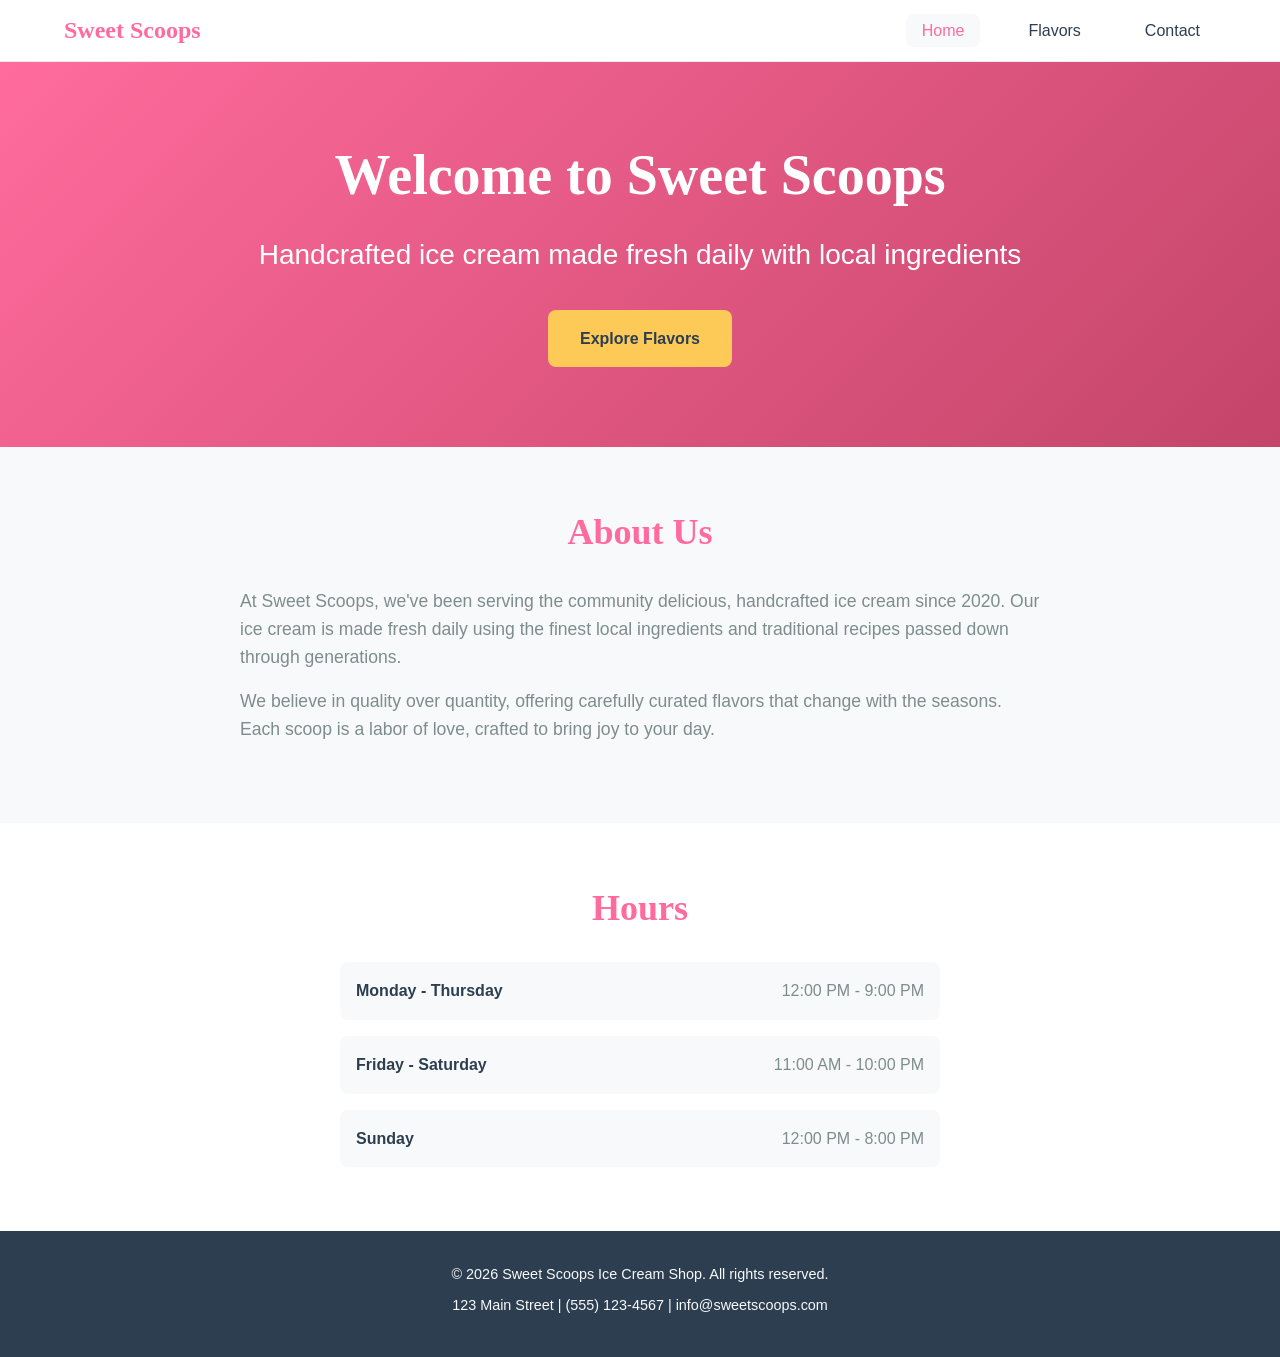
==== index.html @ b5bbf405 "feat: Project Foundation and Basic Structure Setup Set up the foundational project structure with es" ====
<!DOCTYPE html>
<html lang="en">
<head>
    <meta charset="UTF-8">
    <meta name="viewport" content="width=device-width, initial-scale=1.0">
    <meta name="description" content="Welcome to our ice cream shop! Discover our delicious homemade ice cream flavors, learn about our story, and find our location and hours.">
    <meta name="keywords" content="ice cream, gelato, dessert, local ice cream shop">
    <title>Home - Ice Cream Shop</title>
    <link rel="stylesheet" href="styles.css">
</head>
<body>
    <header>
        <nav>
            <div class="logo">
                <h1>Sweet Scoops</h1>
            </div>
            <ul class="nav-menu">
                <li><a href="index.html" class="active">Home</a></li>
                <li><a href="flavors.html">Flavors</a></li>
                <li><a href="contact.html">Contact</a></li>
            </ul>
        </nav>
    </header>

    <main>
        <section class="hero">
            <div class="hero-content">
                <h2>Welcome to Sweet Scoops</h2>
                <p>Handcrafted ice cream made fresh daily with local ingredients</p>
                <a href="flavors.html" class="cta-button">Explore Flavors</a>
            </div>
        </section>

        <section id="about" class="about">
            <div class="container">
                <h2>About Us</h2>
                <p>At Sweet Scoops, we've been serving the community delicious, handcrafted ice cream since 2020. Our ice cream is made fresh daily using the finest local ingredients and traditional recipes passed down through generations.</p>
                <p>We believe in quality over quantity, offering carefully curated flavors that change with the seasons. Each scoop is a labor of love, crafted to bring joy to your day.</p>
            </div>
        </section>

        <section id="hours" class="hours">
            <div class="container">
                <h2>Hours</h2>
                <div class="hours-info">
                    <div class="hours-day">
                        <span class="day">Monday - Thursday</span>
                        <span class="time">12:00 PM - 9:00 PM</span>
                    </div>
                    <div class="hours-day">
                        <span class="day">Friday - Saturday</span>
                        <span class="time">11:00 AM - 10:00 PM</span>
                    </div>
                    <div class="hours-day">
                        <span class="day">Sunday</span>
                        <span class="time">12:00 PM - 8:00 PM</span>
                    </div>
                </div>
            </div>
        </section>
    </main>

    <footer>
        <div class="container">
            <p>&copy; 2026 Sweet Scoops Ice Cream Shop. All rights reserved.</p>
            <p>123 Main Street | (555) 123-4567 | info@sweetscoops.com</p>
        </div>
    </footer>
</body>
</html>
---- styles.css ----
/* CSS Reset */
*,
*::before,
*::after {
    margin: 0;
    padding: 0;
    box-sizing: border-box;
}

/* CSS Custom Properties */
:root {
    --primary-color: #ff6b9d;
    --secondary-color: #c44569;
    --accent-color: #feca57;
    --text-color: #2c3e50;
    --text-light: #7f8c8d;
    --bg-color: #ffffff;
    --bg-light: #f8f9fa;
    --border-color: #e9ecef;

    --font-primary: -apple-system, BlinkMacSystemFont, 'Segoe UI', Roboto, 'Helvetica Neue', Arial, sans-serif;
    --font-heading: 'Georgia', serif;

    --spacing-xs: 0.5rem;
    --spacing-sm: 1rem;
    --spacing-md: 1.5rem;
    --spacing-lg: 2rem;
    --spacing-xl: 3rem;

    --border-radius: 8px;
    --transition: all 0.3s ease;
}

/* Base Styles */
html {
    font-size: 16px;
    scroll-behavior: smooth;
}

body {
    font-family: var(--font-primary);
    color: var(--text-color);
    background-color: var(--bg-color);
    line-height: 1.6;
}

/* Typography */
h1,
h2,
h3,
h4,
h5,
h6 {
    font-family: var(--font-heading);
    line-height: 1.2;
    margin-bottom: var(--spacing-sm);
}

h1 {
    font-size: 2rem;
}

h2 {
    font-size: 1.75rem;
}

p {
    margin-bottom: var(--spacing-sm);
}

a {
    color: var(--primary-color);
    text-decoration: none;
    transition: var(--transition);
}

a:hover {
    color: var(--secondary-color);
}

/* Container */
.container {
    width: 100%;
    max-width: 1200px;
    margin: 0 auto;
    padding: 0 var(--spacing-md);
}

/* Header */
header {
    background-color: var(--bg-color);
    border-bottom: 1px solid var(--border-color);
    position: sticky;
    top: 0;
    z-index: 100;
}

nav {
    display: flex;
    justify-content: space-between;
    align-items: center;
    padding: var(--spacing-sm) var(--spacing-md);
    max-width: 1200px;
    margin: 0 auto;
}

.logo h1 {
    color: var(--primary-color);
    font-size: 1.5rem;
    margin: 0;
}

.nav-menu {
    display: flex;
    list-style: none;
    gap: var(--spacing-md);
}

.nav-menu a {
    color: var(--text-color);
    font-weight: 500;
    padding: var(--spacing-xs) var(--spacing-sm);
    border-radius: var(--border-radius);
}

.nav-menu a:hover,
.nav-menu a.active {
    background-color: var(--bg-light);
    color: var(--primary-color);
}

/* Hero Section */
.hero {
    background: linear-gradient(135deg, var(--primary-color), var(--secondary-color));
    color: white;
    padding: var(--spacing-xl) var(--spacing-md);
    text-align: center;
}

.hero-content {
    max-width: 800px;
    margin: 0 auto;
}

.hero h2 {
    font-size: 2.5rem;
    margin-bottom: var(--spacing-md);
    color: white;
}

.hero p {
    font-size: 1.25rem;
    margin-bottom: var(--spacing-lg);
}

.cta-button {
    display: inline-block;
    background-color: var(--accent-color);
    color: var(--text-color);
    padding: var(--spacing-sm) var(--spacing-lg);
    border-radius: var(--border-radius);
    font-weight: 600;
    transition: var(--transition);
}

.cta-button:hover {
    background-color: #ffd32a;
    transform: translateY(-2px);
    box-shadow: 0 4px 8px rgba(0, 0, 0, 0.2);
}

/* Main Sections */
main {
    min-height: calc(100vh - 200px);
}

section {
    padding: var(--spacing-xl) var(--spacing-md);
}

.about {
    background-color: var(--bg-light);
}

.about h2 {
    color: var(--primary-color);
    text-align: center;
    margin-bottom: var(--spacing-lg);
}

.about p {
    max-width: 800px;
    margin-left: auto;
    margin-right: auto;
    font-size: 1.1rem;
    color: var(--text-light);
}

/* Hours Section */
.hours {
    background-color: var(--bg-color);
}

.hours h2 {
    color: var(--primary-color);
    text-align: center;
    margin-bottom: var(--spacing-lg);
}

.hours-info {
    max-width: 600px;
    margin: 0 auto;
    display: flex;
    flex-direction: column;
    gap: var(--spacing-sm);
}

.hours-day {
    display: flex;
    justify-content: space-between;
    padding: var(--spacing-sm);
    background-color: var(--bg-light);
    border-radius: var(--border-radius);
}

.hours-day .day {
    font-weight: 600;
    color: var(--text-color);
}

.hours-day .time {
    color: var(--text-light);
}

/* Footer */
footer {
    background-color: var(--text-color);
    color: var(--bg-light);
    text-align: center;
    padding: var(--spacing-lg) var(--spacing-md);
}

footer p {
    margin-bottom: var(--spacing-xs);
    font-size: 0.9rem;
}

/* Tablet - 768px and up */
@media (min-width: 768px) {
    h1 {
        font-size: 2.5rem;
    }

    h2 {
        font-size: 2rem;
    }

    .hero h2 {
        font-size: 3rem;
    }

    .hero p {
        font-size: 1.5rem;
    }

    section {
        padding: var(--spacing-xl) var(--spacing-lg);
    }
}

/* Desktop - 1024px and up */
@media (min-width: 1024px) {
    h1 {
        font-size: 3rem;
    }

    h2 {
        font-size: 2.25rem;
    }

    .hero {
        padding: 5rem var(--spacing-lg);
    }

    .hero h2 {
        font-size: 3.5rem;
    }

    .hero p {
        font-size: 1.75rem;
    }

    section {
        padding: 4rem var(--spacing-lg);
    }

    .nav-menu {
        gap: var(--spacing-lg);
    }
}
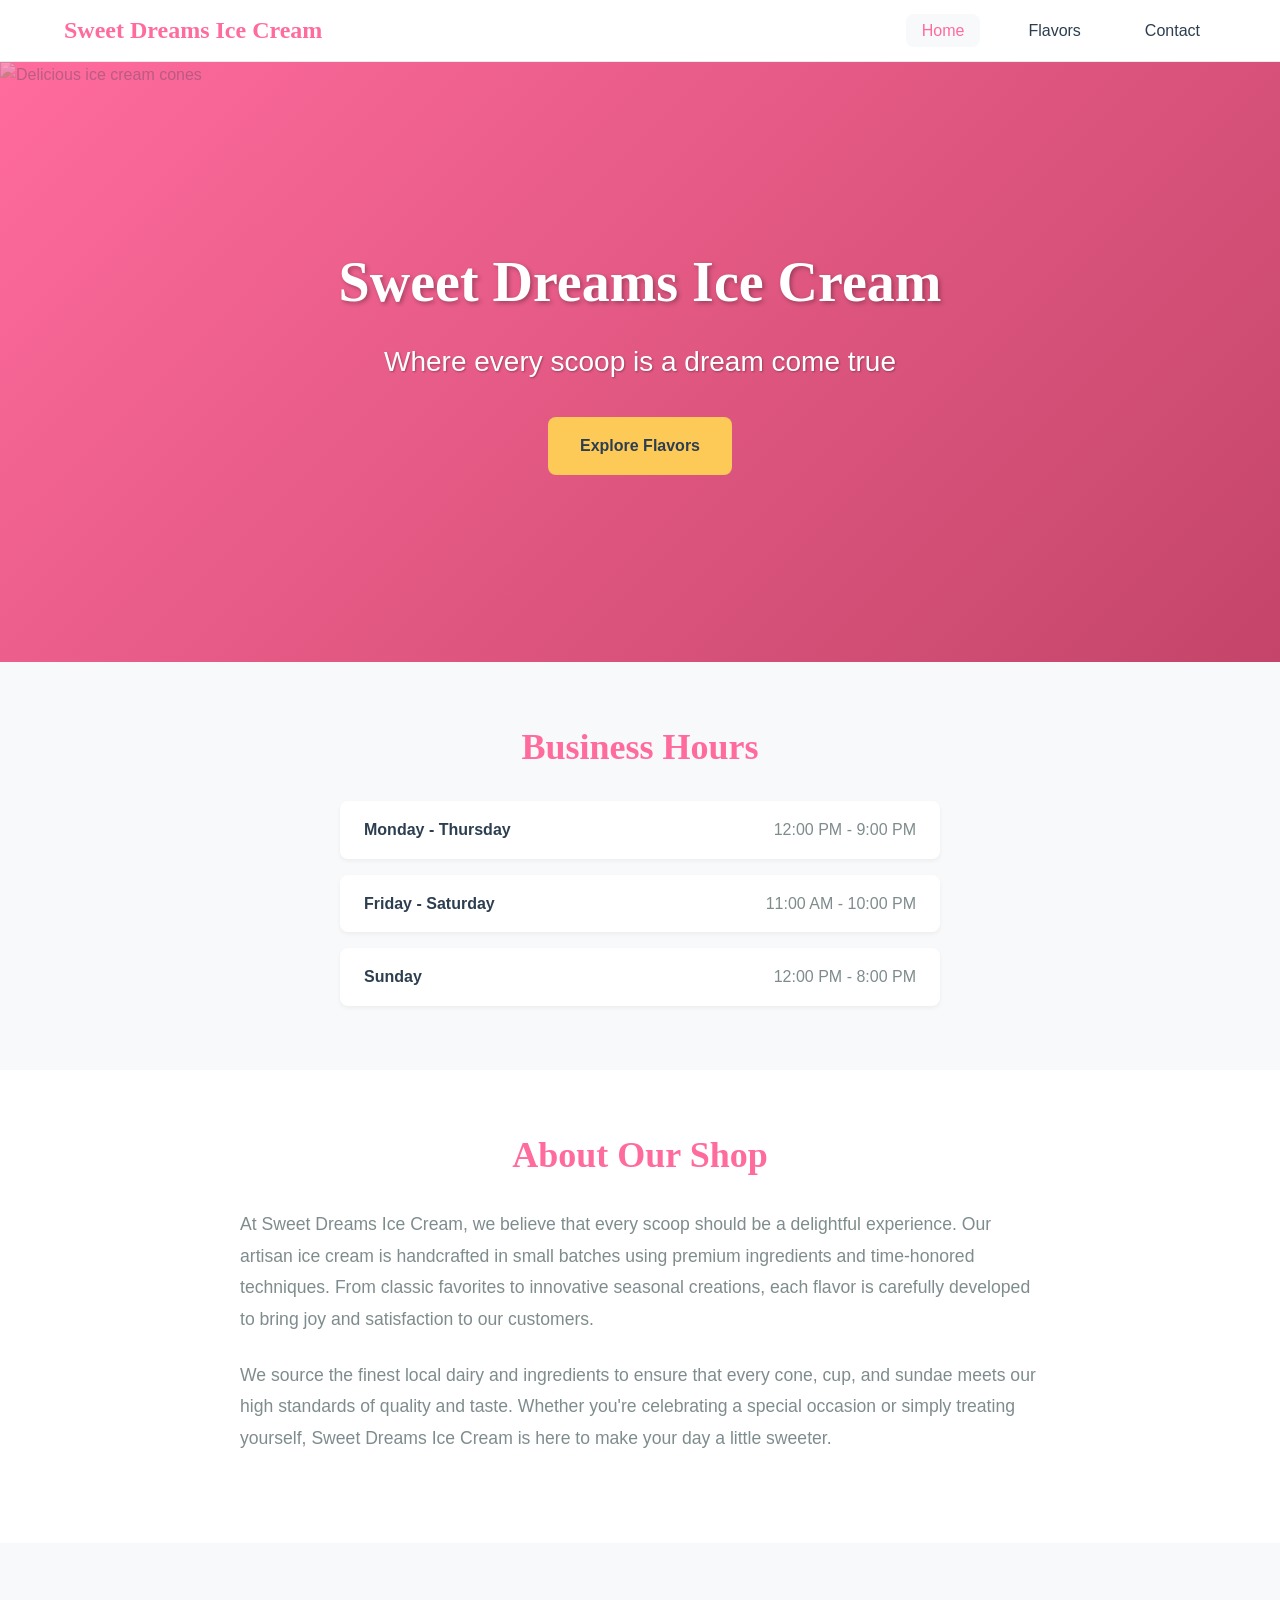
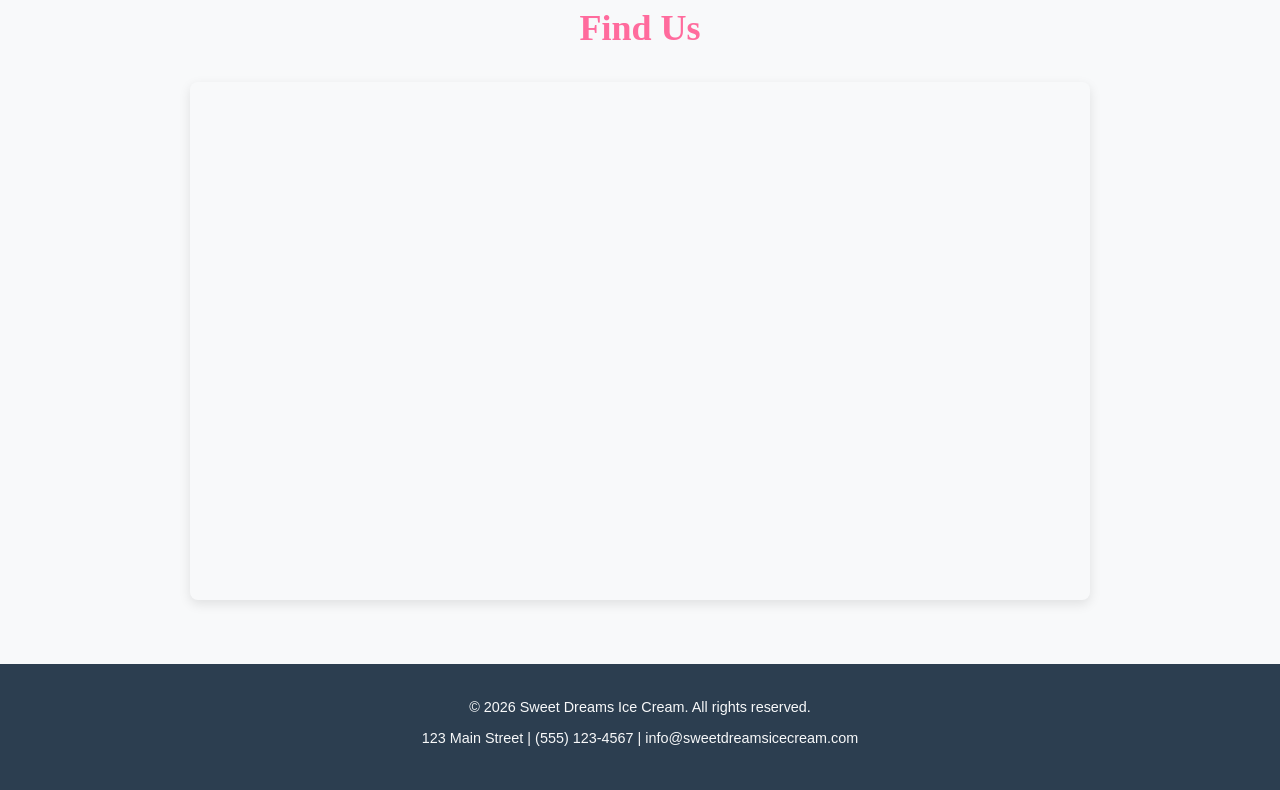
==== commit 20f0271f: "feat: Homepage Content and Hero Section Implementation Implement the complete homepage with hero sec" ====
--- a/index.html
+++ b/index.html
@@ -3,16 +3,16 @@
 <head>
     <meta charset="UTF-8">
     <meta name="viewport" content="width=device-width, initial-scale=1.0">
-    <meta name="description" content="Welcome to our ice cream shop! Discover our delicious homemade ice cream flavors, learn about our story, and find our location and hours.">
+    <meta name="description" content="Welcome to Sweet Dreams Ice Cream! Discover our delicious homemade ice cream flavors, learn about our story, and find our location and hours.">
     <meta name="keywords" content="ice cream, gelato, dessert, local ice cream shop">
-    <title>Home - Ice Cream Shop</title>
+    <title>Home - Sweet Dreams Ice Cream</title>
     <link rel="stylesheet" href="styles.css">
 </head>
 <body>
     <header>
         <nav>
             <div class="logo">
-                <h1>Sweet Scoops</h1>
+                <h1>Sweet Dreams Ice Cream</h1>
             </div>
             <ul class="nav-menu">
                 <li><a href="index.html" class="active">Home</a></li>
@@ -24,24 +24,19 @@
 
     <main>
         <section class="hero">
+            <div class="hero-image">
+                <img src="https://images.unsplash.com/photo-1567206563064-6f60f40a2b57?w=1200&h=600" alt="Delicious ice cream cones">
+            </div>
             <div class="hero-content">
-                <h2>Welcome to Sweet Scoops</h2>
-                <p>Handcrafted ice cream made fresh daily with local ingredients</p>
+                <h2>Sweet Dreams Ice Cream</h2>
+                <p>Where every scoop is a dream come true</p>
                 <a href="flavors.html" class="cta-button">Explore Flavors</a>
-            </div>
-        </section>
-
-        <section id="about" class="about">
-            <div class="container">
-                <h2>About Us</h2>
-                <p>At Sweet Scoops, we've been serving the community delicious, handcrafted ice cream since 2020. Our ice cream is made fresh daily using the finest local ingredients and traditional recipes passed down through generations.</p>
-                <p>We believe in quality over quantity, offering carefully curated flavors that change with the seasons. Each scoop is a labor of love, crafted to bring joy to your day.</p>
             </div>
         </section>
 
         <section id="hours" class="hours">
             <div class="container">
-                <h2>Hours</h2>
+                <h2>Business Hours</h2>
                 <div class="hours-info">
                     <div class="hours-day">
                         <span class="day">Monday - Thursday</span>
@@ -58,12 +53,38 @@
                 </div>
             </div>
         </section>
+
+        <section id="about" class="about">
+            <div class="container">
+                <h2>About Our Shop</h2>
+                <p>At Sweet Dreams Ice Cream, we believe that every scoop should be a delightful experience. Our artisan ice cream is handcrafted in small batches using premium ingredients and time-honored techniques. From classic favorites to innovative seasonal creations, each flavor is carefully developed to bring joy and satisfaction to our customers.</p>
+                <p>We source the finest local dairy and ingredients to ensure that every cone, cup, and sundae meets our high standards of quality and taste. Whether you're celebrating a special occasion or simply treating yourself, Sweet Dreams Ice Cream is here to make your day a little sweeter.</p>
+            </div>
+        </section>
+
+        <section id="location" class="location">
+            <div class="container">
+                <h2>Find Us</h2>
+                <div class="map-container">
+                    <iframe
+                        src="https://www.google.com/maps/embed?pb=!1m18!1m12!1m3!1d3024.2219901290355!2d-74.00369368400567!3d40.71312937933015!2m3!1f0!2f0!3f0!3m2!1i1024!2i768!4f13.1!3m3!1m2!1s0x89c25a316555b4e5%3A0x6d3e4f4f8f4f4f4f!2sNew%20York%2C%20NY!5e0!3m2!1sen!2sus!4v1234567890123!5m2!1sen!2sus"
+                        width="600"
+                        height="450"
+                        style="border:0;"
+                        allowfullscreen=""
+                        loading="lazy"
+                        referrerpolicy="no-referrer-when-downgrade"
+                        title="Sweet Dreams Ice Cream Location">
+                    </iframe>
+                </div>
+            </div>
+        </section>
     </main>
 
     <footer>
         <div class="container">
-            <p>&copy; 2026 Sweet Scoops Ice Cream Shop. All rights reserved.</p>
-            <p>123 Main Street | (555) 123-4567 | info@sweetscoops.com</p>
+            <p>&copy; 2026 Sweet Dreams Ice Cream. All rights reserved.</p>
+            <p>123 Main Street | (555) 123-4567 | info@sweetdreamsicecream.com</p>
         </div>
     </footer>
 </body>
--- a/styles.css
+++ b/styles.css
@@ -131,26 +131,53 @@
 
 /* Hero Section */
 .hero {
+    position: relative;
+    min-height: 500px;
+    display: flex;
+    align-items: center;
+    justify-content: center;
+    overflow: hidden;
     background: linear-gradient(135deg, var(--primary-color), var(--secondary-color));
-    color: white;
+}
+
+.hero-image {
+    position: absolute;
+    top: 0;
+    left: 0;
+    width: 100%;
+    height: 100%;
+    z-index: 1;
+}
+
+.hero-image img {
+    width: 100%;
+    height: 100%;
+    object-fit: cover;
+    object-position: center;
+    opacity: 0.3;
+}
+
+.hero-content {
+    position: relative;
+    z-index: 2;
+    max-width: 800px;
+    margin: 0 auto;
     padding: var(--spacing-xl) var(--spacing-md);
     text-align: center;
-}
-
-.hero-content {
-    max-width: 800px;
-    margin: 0 auto;
+    color: white;
 }
 
 .hero h2 {
     font-size: 2.5rem;
     margin-bottom: var(--spacing-md);
     color: white;
+    text-shadow: 2px 2px 4px rgba(0, 0, 0, 0.3);
 }
 
 .hero p {
     font-size: 1.25rem;
     margin-bottom: var(--spacing-lg);
+    text-shadow: 1px 1px 2px rgba(0, 0, 0, 0.3);
 }
 
 .cta-button {
@@ -178,8 +205,46 @@
     padding: var(--spacing-xl) var(--spacing-md);
 }
 
+/* Hours Section */
+.hours {
+    background-color: var(--bg-light);
+}
+
+.hours h2 {
+    color: var(--primary-color);
+    text-align: center;
+    margin-bottom: var(--spacing-lg);
+}
+
+.hours-info {
+    max-width: 600px;
+    margin: 0 auto;
+    display: grid;
+    grid-template-columns: 1fr;
+    gap: var(--spacing-sm);
+}
+
+.hours-day {
+    display: flex;
+    justify-content: space-between;
+    padding: var(--spacing-sm) var(--spacing-md);
+    background-color: var(--bg-color);
+    border-radius: var(--border-radius);
+    box-shadow: 0 2px 4px rgba(0, 0, 0, 0.05);
+}
+
+.hours-day .day {
+    font-weight: 600;
+    color: var(--text-color);
+}
+
+.hours-day .time {
+    color: var(--text-light);
+}
+
+/* About Section */
 .about {
-    background-color: var(--bg-light);
+    background-color: var(--bg-color);
 }
 
 .about h2 {
@@ -192,44 +257,42 @@
     max-width: 800px;
     margin-left: auto;
     margin-right: auto;
+    margin-bottom: var(--spacing-md);
     font-size: 1.1rem;
+    line-height: 1.8;
     color: var(--text-light);
 }
 
-/* Hours Section */
-.hours {
-    background-color: var(--bg-color);
-}
-
-.hours h2 {
+/* Location Section */
+.location {
+    background-color: var(--bg-light);
+}
+
+.location h2 {
     color: var(--primary-color);
     text-align: center;
     margin-bottom: var(--spacing-lg);
 }
 
-.hours-info {
-    max-width: 600px;
+.map-container {
+    max-width: 900px;
     margin: 0 auto;
-    display: flex;
-    flex-direction: column;
-    gap: var(--spacing-sm);
-}
-
-.hours-day {
-    display: flex;
-    justify-content: space-between;
-    padding: var(--spacing-sm);
-    background-color: var(--bg-light);
+    position: relative;
+    width: 100%;
+    padding-bottom: 56.25%;
+    height: 0;
+    overflow: hidden;
     border-radius: var(--border-radius);
-}
-
-.hours-day .day {
-    font-weight: 600;
-    color: var(--text-color);
-}
-
-.hours-day .time {
-    color: var(--text-light);
+    box-shadow: 0 4px 12px rgba(0, 0, 0, 0.1);
+}
+
+.map-container iframe {
+    position: absolute;
+    top: 0;
+    left: 0;
+    width: 100%;
+    height: 100%;
+    border: 0;
 }
 
 /* Footer */
@@ -245,6 +308,38 @@
     font-size: 0.9rem;
 }
 
+/* Mobile - Base styles above are mobile-first */
+@media (max-width: 767px) {
+    .logo h1 {
+        font-size: 1.2rem;
+    }
+
+    .nav-menu {
+        gap: var(--spacing-xs);
+    }
+
+    .nav-menu a {
+        padding: var(--spacing-xs);
+        font-size: 0.9rem;
+    }
+
+    .hero {
+        min-height: 400px;
+    }
+
+    .hero h2 {
+        font-size: 1.75rem;
+    }
+
+    .hero p {
+        font-size: 1rem;
+    }
+
+    .map-container {
+        padding-bottom: 75%;
+    }
+}
+
 /* Tablet - 768px and up */
 @media (min-width: 768px) {
     h1 {
@@ -255,6 +350,10 @@
         font-size: 2rem;
     }
 
+    .hero {
+        min-height: 550px;
+    }
+
     .hero h2 {
         font-size: 3rem;
     }
@@ -265,6 +364,14 @@
 
     section {
         padding: var(--spacing-xl) var(--spacing-lg);
+    }
+
+    .hours-info {
+        grid-template-columns: 1fr;
+    }
+
+    .map-container {
+        padding-bottom: 50%;
     }
 }
 
@@ -279,6 +386,7 @@
     }
 
     .hero {
+        min-height: 600px;
         padding: 5rem var(--spacing-lg);
     }
 
@@ -297,4 +405,8 @@
     .nav-menu {
         gap: var(--spacing-lg);
     }
-}
+
+    .map-container {
+        padding-bottom: 45%;
+    }
+}
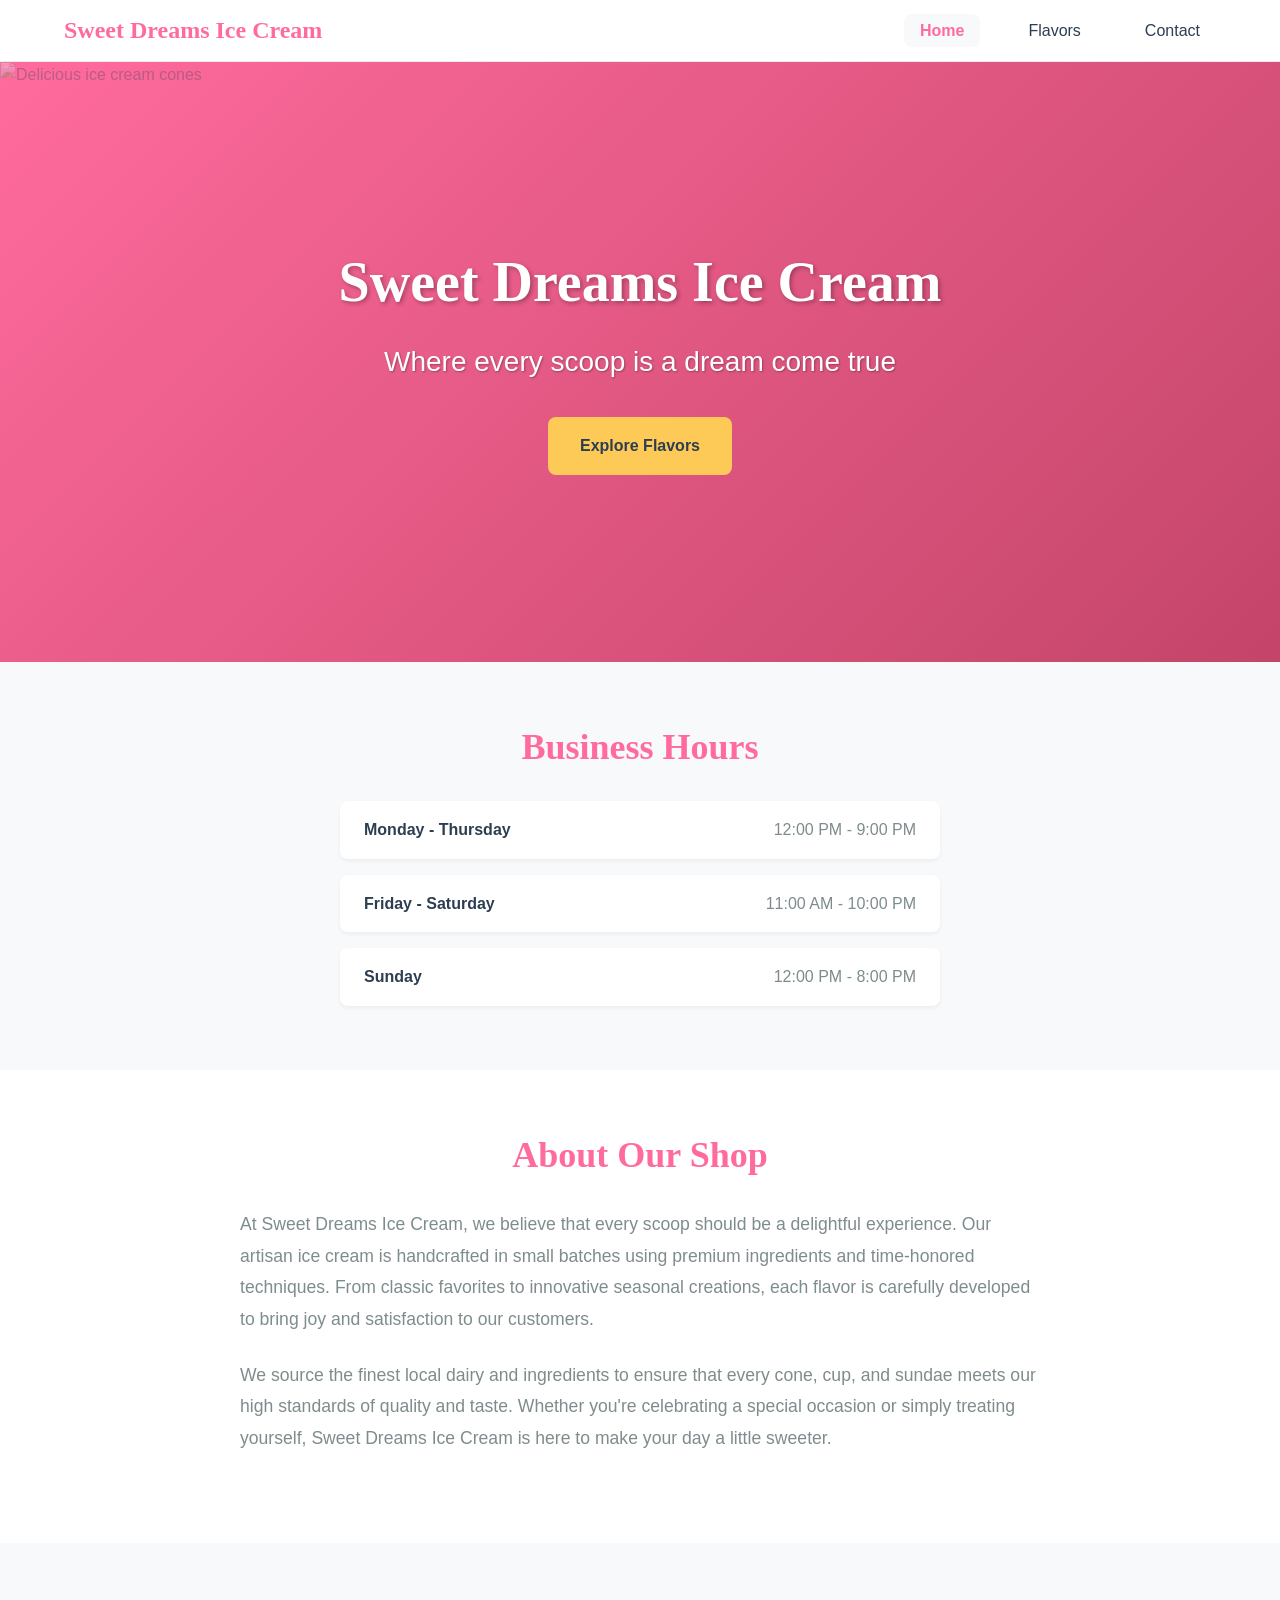
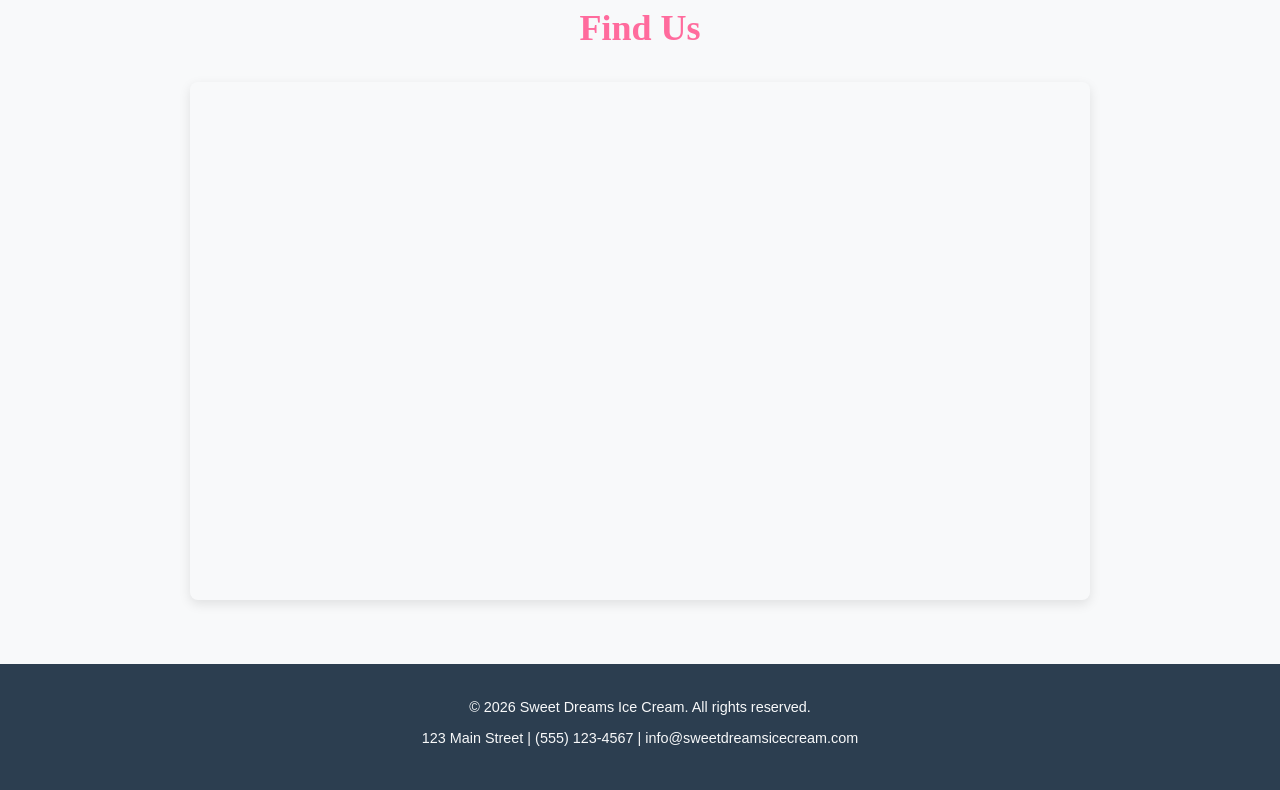
==== commit 8263422e: "feat: Interactive JavaScript Features and Navigation Implement vanilla JavaScript functionality for " ====
--- a/index.html
+++ b/index.html
@@ -14,6 +14,11 @@
             <div class="logo">
                 <h1>Sweet Dreams Ice Cream</h1>
             </div>
+            <button class="menu-toggle" aria-label="Toggle navigation menu" aria-expanded="false">
+                <span></span>
+                <span></span>
+                <span></span>
+            </button>
             <ul class="nav-menu">
                 <li><a href="index.html" class="active">Home</a></li>
                 <li><a href="flavors.html">Flavors</a></li>
@@ -87,5 +92,6 @@
             <p>123 Main Street | (555) 123-4567 | info@sweetdreamsicecream.com</p>
         </div>
     </footer>
+    <script src="script.js"></script>
 </body>
 </html>
--- a/styles.css
+++ b/styles.css
@@ -129,6 +129,108 @@
     color: var(--primary-color);
 }
 
+/* Mobile menu toggle button */
+.menu-toggle {
+    display: none;
+    flex-direction: column;
+    justify-content: space-around;
+    width: 30px;
+    height: 24px;
+    background: transparent;
+    border: none;
+    cursor: pointer;
+    padding: 0;
+    z-index: 101;
+}
+
+.menu-toggle span {
+    width: 30px;
+    height: 3px;
+    background-color: var(--text-color);
+    border-radius: 3px;
+    transition: var(--transition);
+    transform-origin: center;
+}
+
+.menu-toggle.active span:nth-child(1) {
+    transform: translateY(10.5px) rotate(45deg);
+}
+
+.menu-toggle.active span:nth-child(2) {
+    opacity: 0;
+}
+
+.menu-toggle.active span:nth-child(3) {
+    transform: translateY(-10.5px) rotate(-45deg);
+}
+
+/* Mobile navigation styles */
+@media (max-width: 767px) {
+    .menu-toggle {
+        display: flex;
+    }
+
+    .nav-menu {
+        position: fixed;
+        top: 0;
+        right: -100%;
+        width: 70%;
+        max-width: 300px;
+        height: 100vh;
+        background-color: var(--bg-color);
+        box-shadow: -2px 0 10px rgba(0, 0, 0, 0.1);
+        flex-direction: column;
+        padding: 5rem var(--spacing-lg) var(--spacing-lg);
+        gap: var(--spacing-sm);
+        transition: right 0.3s ease;
+        overflow-y: auto;
+    }
+
+    .nav-menu.active {
+        right: 0;
+    }
+
+    .nav-menu li {
+        width: 100%;
+    }
+
+    .nav-menu a {
+        display: block;
+        width: 100%;
+        padding: var(--spacing-sm) var(--spacing-md);
+        text-align: left;
+    }
+}
+
+/* Navigation state transitions */
+.nav-menu a {
+    transition: background-color 0.3s ease, color 0.3s ease, transform 0.2s ease;
+}
+
+.nav-menu a:hover {
+    transform: translateX(4px);
+}
+
+.nav-menu a.active {
+    font-weight: 600;
+}
+
+/* Keyboard focus styles */
+.keyboard-focus {
+    outline: 2px solid var(--primary-color);
+    outline-offset: 2px;
+}
+
+/* Lazy loading image transitions */
+img {
+    opacity: 0;
+    transition: opacity 0.4s ease-in-out;
+}
+
+img.loaded {
+    opacity: 1;
+}
+
 /* Hero Section */
 .hero {
     position: relative;
@@ -295,6 +397,398 @@
     border: 0;
 }
 
+/* Flavors Page Hero */
+.flavors-hero {
+    background: linear-gradient(135deg, var(--primary-color), var(--secondary-color));
+    color: white;
+    text-align: center;
+    padding: var(--spacing-xl) var(--spacing-md);
+}
+
+.flavors-hero h2 {
+    font-size: 2.5rem;
+    color: white;
+    margin-bottom: var(--spacing-sm);
+}
+
+.flavors-hero p {
+    font-size: 1.2rem;
+    opacity: 0.95;
+}
+
+/* Flavors Section */
+.flavors-section {
+    background-color: var(--bg-color);
+}
+
+.flavors-section h2 {
+    color: var(--primary-color);
+    text-align: center;
+    margin-bottom: var(--spacing-sm);
+}
+
+.section-description {
+    text-align: center;
+    color: var(--text-light);
+    font-size: 1.1rem;
+    margin-bottom: var(--spacing-lg);
+}
+
+/* Flavors Grid */
+.flavors-grid {
+    display: grid;
+    grid-template-columns: 1fr;
+    gap: var(--spacing-lg);
+    margin-top: var(--spacing-lg);
+}
+
+/* Flavor Card */
+.flavor-card {
+    background-color: var(--bg-color);
+    border-radius: var(--border-radius);
+    overflow: hidden;
+    box-shadow: 0 2px 8px rgba(0, 0, 0, 0.1);
+    transition: var(--transition);
+    position: relative;
+}
+
+.flavor-card:hover {
+    transform: translateY(-4px);
+    box-shadow: 0 4px 16px rgba(0, 0, 0, 0.15);
+}
+
+.flavor-image {
+    width: 100%;
+    height: 250px;
+    overflow: hidden;
+    background-color: var(--bg-light);
+}
+
+.flavor-image img {
+    width: 100%;
+    height: 100%;
+    object-fit: cover;
+    object-position: center;
+    transition: var(--transition);
+}
+
+.flavor-card:hover .flavor-image img {
+    transform: scale(1.05);
+}
+
+.flavor-content {
+    padding: var(--spacing-md);
+}
+
+.flavor-content h3 {
+    color: var(--text-color);
+    font-size: 1.5rem;
+    margin-bottom: var(--spacing-sm);
+}
+
+.flavor-content p {
+    color: var(--text-light);
+    line-height: 1.6;
+    margin-bottom: 0;
+}
+
+/* Seasonal Section */
+.seasonal-section {
+    background-color: var(--bg-light);
+}
+
+.seasonal-section h2 {
+    color: var(--secondary-color);
+    text-align: center;
+    margin-bottom: var(--spacing-sm);
+}
+
+.flavor-card.seasonal {
+    border: 2px solid var(--accent-color);
+}
+
+.seasonal-badge {
+    position: absolute;
+    top: var(--spacing-sm);
+    right: var(--spacing-sm);
+    background-color: var(--accent-color);
+    color: var(--text-color);
+    padding: var(--spacing-xs) var(--spacing-sm);
+    border-radius: var(--border-radius);
+    font-weight: 600;
+    font-size: 0.85rem;
+    z-index: 10;
+}
+
+/* Toppings Section */
+.toppings-section {
+    background-color: var(--bg-color);
+}
+
+.toppings-section h2 {
+    color: var(--primary-color);
+    text-align: center;
+    margin-bottom: var(--spacing-sm);
+}
+
+/* Toppings Grid */
+.toppings-grid {
+    display: grid;
+    grid-template-columns: 1fr;
+    gap: var(--spacing-md);
+    margin-top: var(--spacing-lg);
+}
+
+.topping-item {
+    background-color: var(--bg-light);
+    border-radius: var(--border-radius);
+    padding: var(--spacing-md);
+    text-align: center;
+    transition: var(--transition);
+}
+
+.topping-item:hover {
+    background-color: var(--bg-color);
+    box-shadow: 0 2px 8px rgba(0, 0, 0, 0.1);
+}
+
+.topping-image {
+    width: 100%;
+    height: 200px;
+    overflow: hidden;
+    border-radius: var(--border-radius);
+    margin-bottom: var(--spacing-sm);
+    background-color: var(--bg-color);
+}
+
+.topping-image img {
+    width: 100%;
+    height: 100%;
+    object-fit: cover;
+    object-position: center;
+}
+
+.topping-item h3 {
+    color: var(--text-color);
+    font-size: 1.25rem;
+    margin-bottom: var(--spacing-xs);
+}
+
+.topping-item p {
+    color: var(--text-light);
+    font-size: 0.95rem;
+    margin-bottom: 0;
+}
+
+/* Contact Page Hero */
+.contact-hero {
+    background: linear-gradient(135deg, var(--primary-color), var(--secondary-color));
+    color: white;
+    text-align: center;
+    padding: var(--spacing-xl) var(--spacing-md);
+}
+
+.contact-hero h2 {
+    font-size: 2.5rem;
+    color: white;
+    margin-bottom: var(--spacing-sm);
+}
+
+.contact-hero p {
+    font-size: 1.2rem;
+    opacity: 0.95;
+}
+
+/* Contact Info Section */
+.contact-info-section {
+    background-color: var(--bg-light);
+}
+
+.contact-info-section h2 {
+    color: var(--primary-color);
+    text-align: center;
+    margin-bottom: var(--spacing-lg);
+}
+
+.contact-info-grid {
+    display: grid;
+    grid-template-columns: 1fr;
+    gap: var(--spacing-md);
+    margin-bottom: var(--spacing-xl);
+}
+
+.contact-info-card {
+    background-color: var(--bg-color);
+    border-radius: var(--border-radius);
+    padding: var(--spacing-lg);
+    text-align: center;
+    box-shadow: 0 2px 8px rgba(0, 0, 0, 0.1);
+    transition: var(--transition);
+}
+
+.contact-info-card:hover {
+    transform: translateY(-4px);
+    box-shadow: 0 4px 16px rgba(0, 0, 0, 0.15);
+}
+
+.contact-icon {
+    font-size: 2.5rem;
+    color: var(--primary-color);
+    margin-bottom: var(--spacing-sm);
+}
+
+.contact-info-card h3 {
+    color: var(--text-color);
+    font-size: 1.5rem;
+    margin-bottom: var(--spacing-sm);
+}
+
+.contact-info-card p {
+    color: var(--text-light);
+    margin-bottom: 0;
+}
+
+.contact-info-card a {
+    color: var(--primary-color);
+    transition: var(--transition);
+}
+
+.contact-info-card a:hover {
+    color: var(--secondary-color);
+}
+
+/* Social Media */
+.social-media {
+    text-align: center;
+    margin-top: var(--spacing-xl);
+}
+
+.social-media h3 {
+    color: var(--text-color);
+    font-size: 1.5rem;
+    margin-bottom: var(--spacing-md);
+}
+
+.social-icons {
+    display: flex;
+    justify-content: center;
+    gap: var(--spacing-md);
+    flex-wrap: wrap;
+}
+
+.social-icons a {
+    display: flex;
+    align-items: center;
+    justify-content: center;
+    width: 50px;
+    height: 50px;
+    background-color: var(--bg-color);
+    border-radius: 50%;
+    color: var(--primary-color);
+    font-size: 1.5rem;
+    transition: var(--transition);
+    box-shadow: 0 2px 4px rgba(0, 0, 0, 0.1);
+}
+
+.social-icons a:hover {
+    background-color: var(--primary-color);
+    color: var(--bg-color);
+    transform: translateY(-4px);
+    box-shadow: 0 4px 12px rgba(0, 0, 0, 0.15);
+}
+
+/* Contact Form Section */
+.contact-form-section {
+    background-color: var(--bg-color);
+}
+
+.contact-form-section h2 {
+    color: var(--primary-color);
+    text-align: center;
+    margin-bottom: var(--spacing-sm);
+}
+
+.form-description {
+    text-align: center;
+    color: var(--text-light);
+    font-size: 1.1rem;
+    margin-bottom: var(--spacing-lg);
+}
+
+.contact-form {
+    max-width: 700px;
+    margin: 0 auto;
+}
+
+.form-group {
+    margin-bottom: var(--spacing-md);
+}
+
+.form-group label {
+    display: block;
+    color: var(--text-color);
+    font-weight: 500;
+    margin-bottom: var(--spacing-xs);
+}
+
+.form-group input,
+.form-group textarea {
+    width: 100%;
+    padding: var(--spacing-sm);
+    border: 1px solid var(--border-color);
+    border-radius: var(--border-radius);
+    font-family: var(--font-primary);
+    font-size: 1rem;
+    color: var(--text-color);
+    transition: var(--transition);
+}
+
+.form-group input:focus,
+.form-group textarea:focus {
+    outline: none;
+    border-color: var(--primary-color);
+    box-shadow: 0 0 0 3px rgba(255, 107, 157, 0.1);
+}
+
+.form-group input:invalid:not(:placeholder-shown),
+.form-group textarea:invalid:not(:placeholder-shown) {
+    border-color: #e74c3c;
+}
+
+.form-group input:valid:not(:placeholder-shown),
+.form-group textarea:valid:not(:placeholder-shown) {
+    border-color: #27ae60;
+}
+
+.form-group textarea {
+    resize: vertical;
+    min-height: 120px;
+}
+
+.submit-button {
+    width: 100%;
+    padding: var(--spacing-sm) var(--spacing-lg);
+    background-color: var(--primary-color);
+    color: white;
+    border: none;
+    border-radius: var(--border-radius);
+    font-family: var(--font-primary);
+    font-size: 1.1rem;
+    font-weight: 600;
+    cursor: pointer;
+    transition: var(--transition);
+}
+
+.submit-button:hover {
+    background-color: var(--secondary-color);
+    transform: translateY(-2px);
+    box-shadow: 0 4px 12px rgba(0, 0, 0, 0.2);
+}
+
+.submit-button:active {
+    transform: translateY(0);
+}
+
 /* Footer */
 footer {
     background-color: var(--text-color);
@@ -338,6 +832,40 @@
     .map-container {
         padding-bottom: 75%;
     }
+
+    .flavors-hero h2 {
+        font-size: 1.75rem;
+    }
+
+    .flavors-hero p {
+        font-size: 1rem;
+    }
+
+    .flavor-image {
+        height: 200px;
+    }
+
+    .toppings-grid {
+        grid-template-columns: 1fr;
+    }
+
+    .contact-hero h2 {
+        font-size: 1.75rem;
+    }
+
+    .contact-hero p {
+        font-size: 1rem;
+    }
+
+    .contact-icon {
+        font-size: 2rem;
+    }
+
+    .social-icons a {
+        width: 45px;
+        height: 45px;
+        font-size: 1.25rem;
+    }
 }
 
 /* Tablet - 768px and up */
@@ -373,6 +901,26 @@
     .map-container {
         padding-bottom: 50%;
     }
+
+    .flavors-grid {
+        grid-template-columns: repeat(2, 1fr);
+    }
+
+    .toppings-grid {
+        grid-template-columns: repeat(2, 1fr);
+    }
+
+    .flavors-hero h2 {
+        font-size: 2.75rem;
+    }
+
+    .contact-info-grid {
+        grid-template-columns: repeat(3, 1fr);
+    }
+
+    .contact-hero h2 {
+        font-size: 2.75rem;
+    }
 }
 
 /* Desktop - 1024px and up */
@@ -409,4 +957,26 @@
     .map-container {
         padding-bottom: 45%;
     }
-}
+
+    .flavors-grid {
+        grid-template-columns: repeat(3, 1fr);
+    }
+
+    .toppings-grid {
+        grid-template-columns: repeat(4, 1fr);
+    }
+
+    .flavors-hero h2 {
+        font-size: 3rem;
+    }
+
+    .contact-hero h2 {
+        font-size: 3rem;
+    }
+
+    .social-icons a {
+        width: 60px;
+        height: 60px;
+        font-size: 1.75rem;
+    }
+}
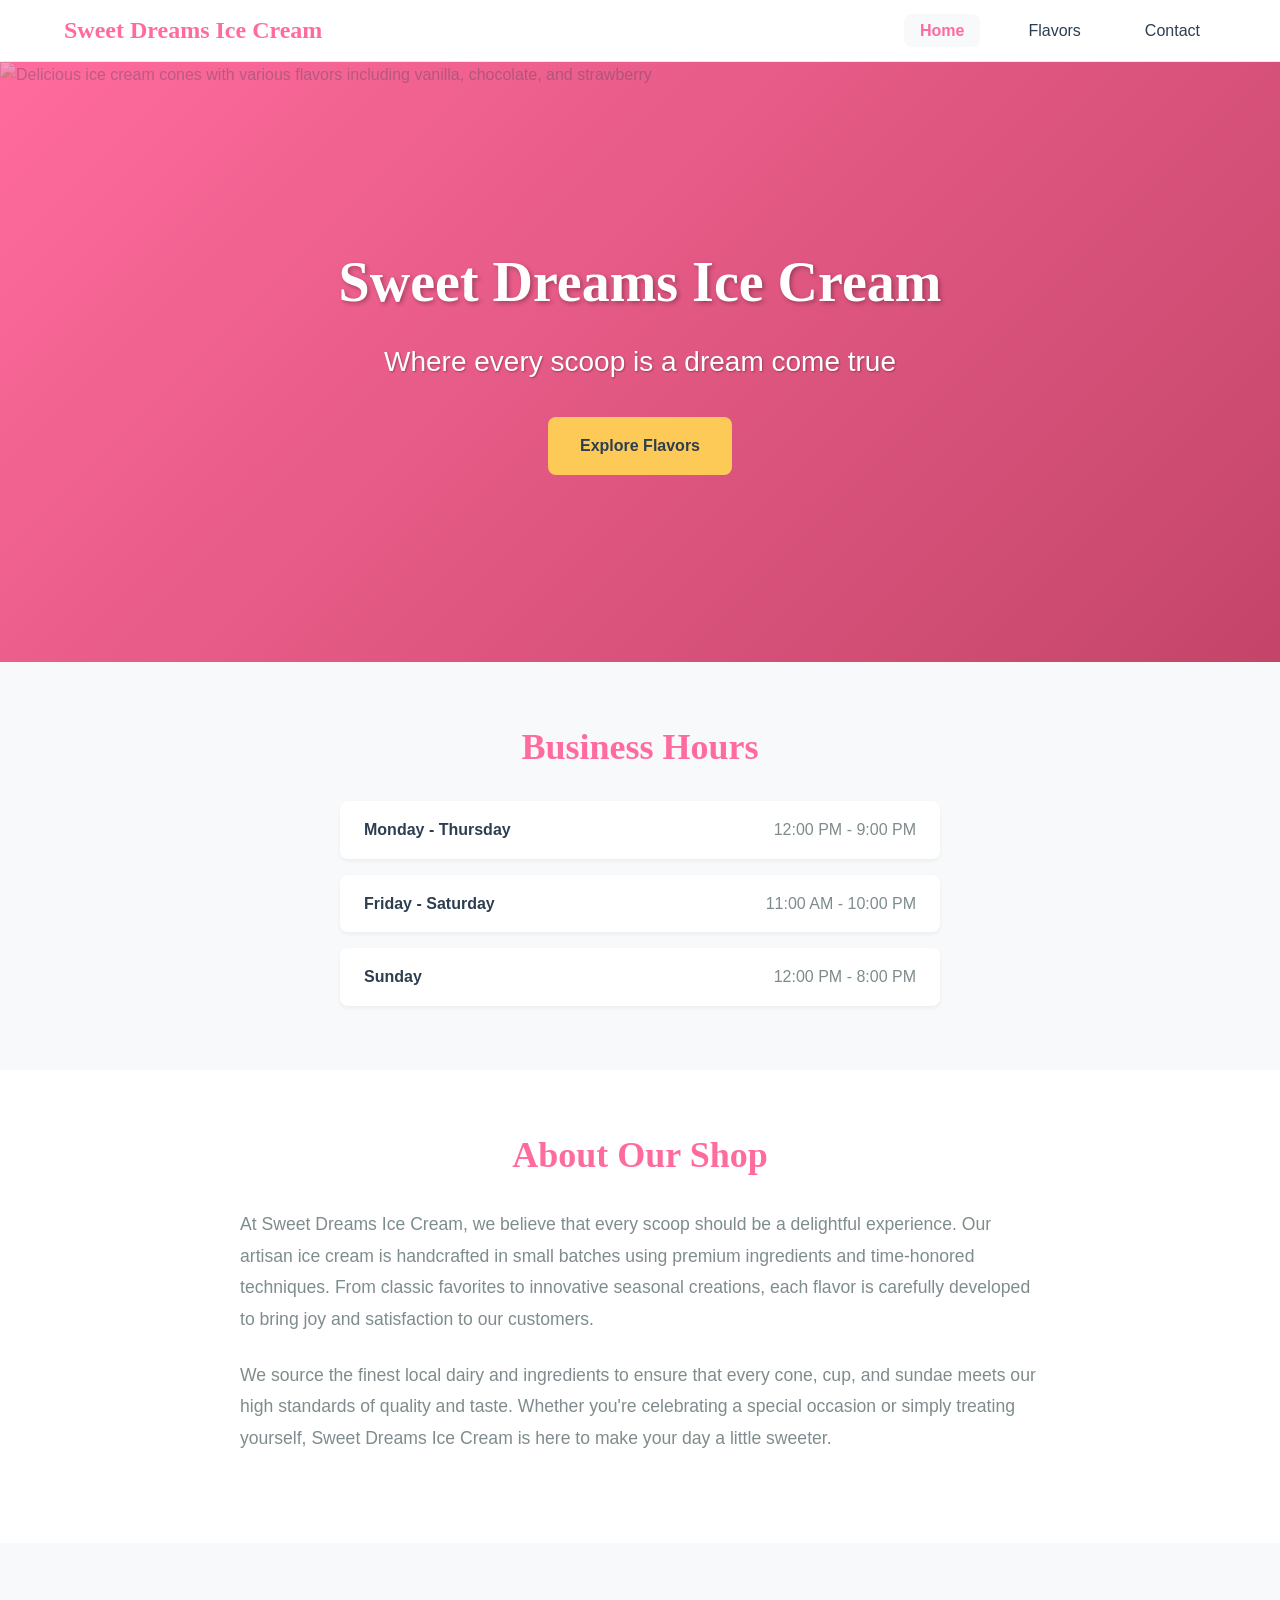
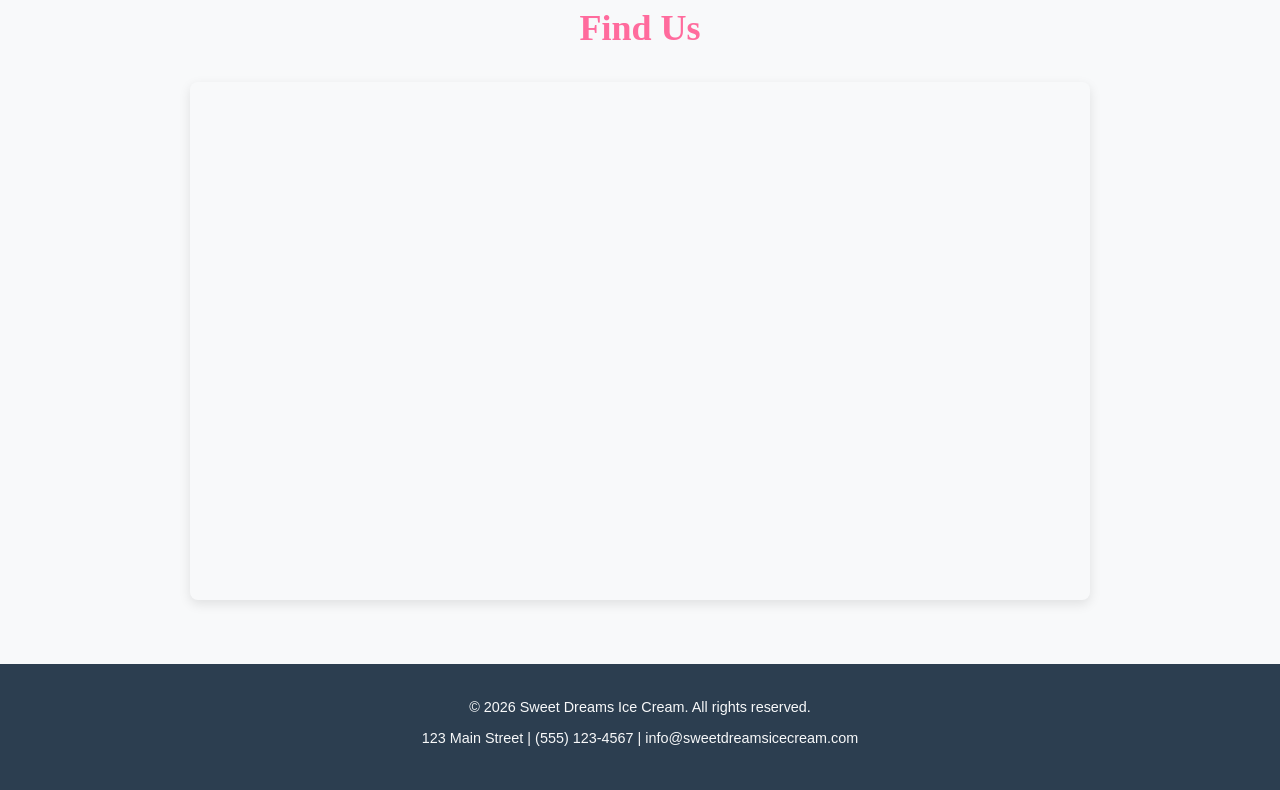
==== commit 159454ad: "feat: SEO Optimization and Favicon Implementation Implement comprehensive SEO optimization including" ====
--- a/index.html
+++ b/index.html
@@ -4,7 +4,26 @@
     <meta charset="UTF-8">
     <meta name="viewport" content="width=device-width, initial-scale=1.0">
     <meta name="description" content="Welcome to Sweet Dreams Ice Cream! Discover our delicious homemade ice cream flavors, learn about our story, and find our location and hours.">
-    <meta name="keywords" content="ice cream, gelato, dessert, local ice cream shop">
+    <meta name="keywords" content="ice cream, gelato, dessert, local ice cream shop, homemade ice cream, artisan ice cream">
+    <meta name="author" content="Sweet Dreams Ice Cream">
+
+    <!-- Open Graph tags for social media sharing -->
+    <meta property="og:title" content="Sweet Dreams Ice Cream - Where Every Scoop is a Dream Come True">
+    <meta property="og:description" content="Discover our delicious homemade ice cream flavors made with premium ingredients. Visit us today for artisan ice cream crafted with love.">
+    <meta property="og:image" content="https://images.unsplash.com/photo-1567206563064-6f60f40a2b57?w=1200&h=630">
+    <meta property="og:url" content="https://sweetdreamsicecream.com">
+    <meta property="og:type" content="website">
+
+    <!-- Twitter Card tags -->
+    <meta name="twitter:card" content="summary_large_image">
+    <meta name="twitter:title" content="Sweet Dreams Ice Cream - Where Every Scoop is a Dream Come True">
+    <meta name="twitter:description" content="Discover our delicious homemade ice cream flavors made with premium ingredients. Visit us today for artisan ice cream crafted with love.">
+    <meta name="twitter:image" content="https://images.unsplash.com/photo-1567206563064-6f60f40a2b57?w=1200&h=630">
+
+    <!-- Favicon -->
+    <link rel="icon" type="image/x-icon" href="favicon.ico">
+    <link rel="shortcut icon" type="image/x-icon" href="favicon.ico">
+
     <title>Home - Sweet Dreams Ice Cream</title>
     <link rel="stylesheet" href="styles.css">
 </head>
@@ -30,7 +49,7 @@
     <main>
         <section class="hero">
             <div class="hero-image">
-                <img src="https://images.unsplash.com/photo-1567206563064-6f60f40a2b57?w=1200&h=600" alt="Delicious ice cream cones">
+                <img src="https://images.unsplash.com/photo-1567206563064-6f60f40a2b57?w=1200&h=600" alt="Delicious ice cream cones with various flavors including vanilla, chocolate, and strawberry">
             </div>
             <div class="hero-content">
                 <h2>Sweet Dreams Ice Cream</h2>
